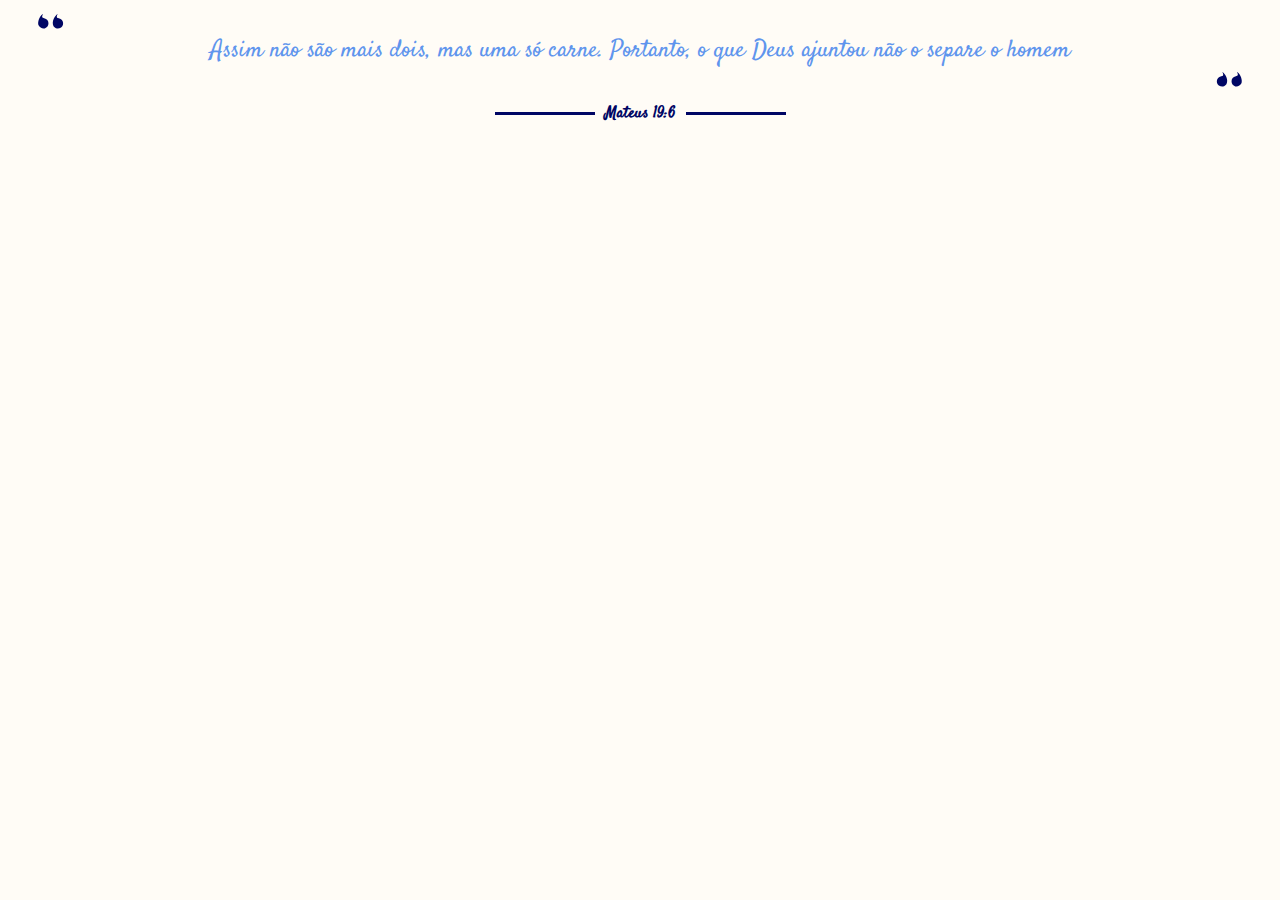
==== index.html @ 1b167e15 "Initial commit" ====
<!DOCTYPE html>
<html lang="pt-br">
<head>
    <meta charset="UTF-8">
    <meta name="viewport" content="width=device-width, initial-scale=1.0">
    <title>Overlan e Camila</title>
    <link rel="stylesheet" href="style.css">

    
</head>
<body>
    <div id="versiculoDiv">
        <div id="divAspaCima" class="divAspa">
            <img src="imagens/aspa.svg" id="aspaCima" class="aspa">
            
        </div>
        <p id="versiculo">Assim não são mais dois, mas uma só carne. Portanto, o que Deus ajuntou não o separe o homem</p>
        <div id="divAspaBaixo"  class="divAspa">
            <img src="imagens/aspa.svg" id="aspaBaixo" class="aspa">
            
        </div>
        <div id="versoDiv">
            <div class="linha">

            </div>

            <p>Mateus 19:6</p>

            <div class="linha"></div>

            </div>
        </div>
    </div>
</body>
</html>
---- style.css ----
@import url('https://fonts.googleapis.com/css2?family=Dancing+Script:wght@400..700&family=Satisfy&display=swap');
/*font-family: "Satisfy", system-ui;
font-family: "Dancing Script", system-ui;*/

*{
    margin: 0;
    padding: 0;
    box-sizing: border-box;
}
:root{
    --azul-claro: #5f95ed;
    --azul-medio: #000664;
    --cor-de-fundo: #fffcf6;
}
body{
    background-color: var(--cor-de-fundo);
}
.aspa{
    width: 40px;
    transform: rotate(180deg);
}
#aspaBaixo {
    transform: rotate(180deg) scaleX(-1);
    text-align: end;

}

.divAspa{
    padding: 0px 30px;
    
}
#divAspaCima{
   
    margin-bottom: -10px;
}
#divAspaBaixo{
    text-align: end;
    margin-top: -10px;
}

#versiculo{
    font-family: "Satisfy", system-ui;
    
    text-align: center;
    padding: 0px 30px;
    font-size: 1.5em;
    color: var(--azul-claro);
}
#versoDiv{
    display: flex;
    justify-content: center;
    gap: 10px;

}

#versoDiv p{
    font-family: "Satisfy", system-ui;
    color: var(--azul-medio);
    font-weight: bold;
}
.linha{
    width: 100px;
    height: 3px;
    background-color: var(--azul-medio);
    margin: 10px 0px;
}
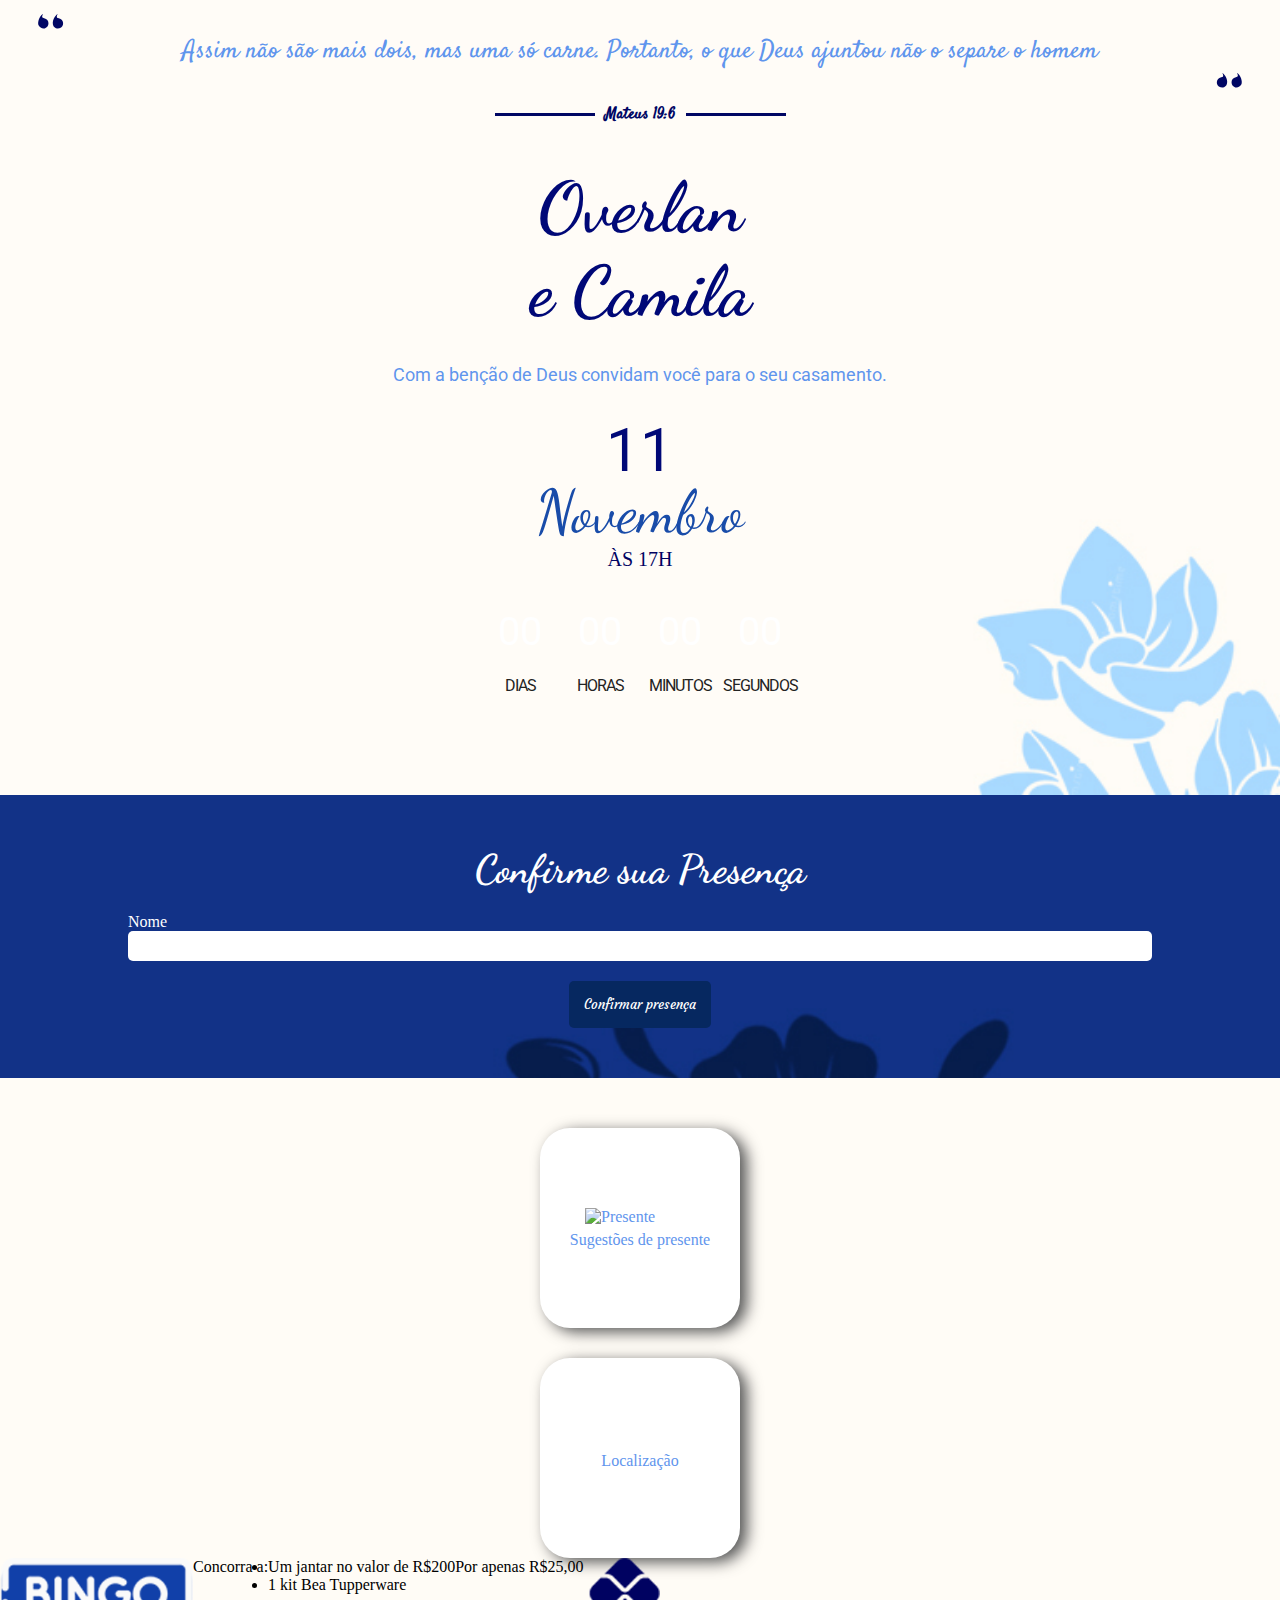
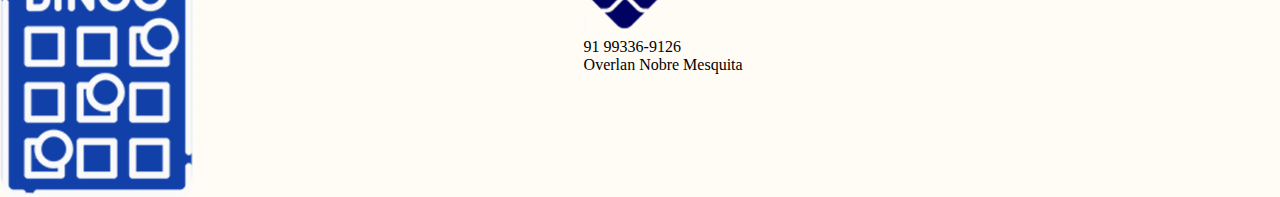
==== commit 7acf0092: "novo bloco e correções" ====
--- a/index.html
+++ b/index.html
@@ -5,31 +5,116 @@
     <meta name="viewport" content="width=device-width, initial-scale=1.0">
     <title>Overlan e Camila</title>
     <link rel="stylesheet" href="style.css">
-
+    
     
 </head>
 <body>
-    <div id="versiculoDiv">
-        <div id="divAspaCima" class="divAspa">
-            <img src="imagens/aspa.svg" id="aspaCima" class="aspa">
+    <main>
+        <div id="bloco1">
+            <div id="versiculoDiv">
+                <div id="divAspaCima" class="divAspa">
+                    <img src="imagens/aspa.svg" id="aspaCima" class="aspa">
+                    
+                </div>
+                <p id="versiculo">Assim não são mais dois, mas uma só carne. Portanto, o que Deus ajuntou não o separe o homem</p>
+                <div id="divAspaBaixo"  class="divAspa">
+                    <img src="imagens/aspa.svg" id="aspaBaixo" class="aspa">
+                    
+                </div>
+                <div id="versoDiv">
+                    <div class="linha">
+        
+                    </div>
+        
+                    <p>Mateus 19:6</p>
+        
+                    <div class="linha"></div>
+        
+                   
+                </div>
+            </div>
+    
+            <div id="nomes">
+                <div>
+                    <h1>Overlan</h1>
+                    
+                    <h1>e Camila</h1>
+                </div>
+                <p>Com a benção de Deus convidam você para o seu casamento.</p>
+            </div>
+    
+            <div id="dataDiv">
+                <p id="diaP">11</p>
+                <p id="mesP">Novembro</p>
+                <p id="horaP">ÀS 17H</p>
+            </div>
+    
             
+            <div id="timers">
+                <div>
+                    <div id="diaDiv"><span id="diaSpan">00</span></div>
+                    <p>DIAS</p>
+                    
+                </div>
+                
+                <div>
+                    <div id="horaDiv"><span id="horaSpan">00</span></div>
+    
+                    <p>HORAS</p>
+                </div>
+                
+                <div>
+                    <div id="minutoDiv"><span id="minutoSpan">00</span></div>
+                    <p>MINUTOS</p>
+                </div>
+                
+                <div>
+                    <div id="segundoDiv"><span id="segundoSpan">00</span></div>
+                    <p>SEGUNDOS</p>
+                </div>
+    
+            </div>
+            
+            <div id="separador"></div>
+    
         </div>
-        <p id="versiculo">Assim não são mais dois, mas uma só carne. Portanto, o que Deus ajuntou não o separe o homem</p>
-        <div id="divAspaBaixo"  class="divAspa">
-            <img src="imagens/aspa.svg" id="aspaBaixo" class="aspa">
-            
+        <div id="bloco2">
+            <h2>Confirme sua Presença</h2>
+            <form>
+                <label for="nome">Nome</label>
+                <input type="text" name="nome" id="nome">
+                <button type="submit">Confirmar presença</button>
+            </form>
         </div>
-        <div id="versoDiv">
-            <div class="linha">
-
+        <div id="bloco3">
+            <div class="card">
+                <img src="imagens/presente.png" alt="Presente">
+                <p>Sugestões de presente</p>
             </div>
-
-            <p>Mateus 19:6</p>
-
-            <div class="linha"></div>
-
+            <div class="card">
+                <img src="imagens/localizacao.png" alt="">
+                <p>Localização</p>
             </div>
         </div>
-    </div>
+        <div id="bloco4">
+            <img src="imagens/bingo.png" alt="">
+            <p>Concorra a:</p>
+            <ul>
+                <li>Um jantar no valor de R$200</li>
+                <li>1 kit Bea Tupperware</li>
+            </ul>
+            <p>Por apenas R$25,00</p>
+            <div>
+                <img src="imagens/pix.png" alt="">
+                <div>
+                    <p>91 99336-9126</p>
+                    <p>Overlan Nobre Mesquita</p>
+                </div>
+            </div>
+        </div>
+    </main>
+    
+    
 </body>
+<script src="script.js"></script>
 </html>--- a/style.css
+++ b/style.css
@@ -1,7 +1,8 @@
 
-@import url('https://fonts.googleapis.com/css2?family=Dancing+Script:wght@400..700&family=Satisfy&display=swap');
+@import url('https://fonts.googleapis.com/css2?family=Courgette&family=Dancing+Script:wght@400..700&family=Roboto:ital,wght@0,100;0,300;0,400;0,500;0,700;0,900;1,100;1,300;1,400;1,500;1,700;1,900&family=Satisfy&display=swap');
 /*font-family: "Satisfy", system-ui;
-font-family: "Dancing Script", system-ui;*/
+font-family: "Dancing Script", system-ui;
+font-family: "Roboto", sans-serif;*/
 
 *{
     margin: 0;
@@ -11,11 +12,18 @@
 :root{
     --azul-claro: #5f95ed;
     --azul-medio: #000664;
+    --azul-medio2: #000877;
     --cor-de-fundo: #fffcf6;
 }
 body{
     background-color: var(--cor-de-fundo);
 }
+
+main{
+    display: flex;
+    flex-direction: column;
+}
+
 .aspa{
     width: 40px;
     transform: rotate(180deg);
@@ -44,7 +52,7 @@
     
     text-align: center;
     padding: 0px 30px;
-    font-size: 1.5em;
+    font-size: 25px;
     color: var(--azul-claro);
 }
 #versoDiv{
@@ -64,4 +72,201 @@
     height: 3px;
     background-color: var(--azul-medio);
     margin: 10px 0px;
+}
+#nomes{
+    margin: 40px 0px 0px 0px;
+}
+#nomes div{
+    font-family: "Dancing Script", system-ui;
+    text-align: center;
+    font-weight: bold;
+    font-size: 35px;
+    color: var(--azul-medio2);
+    
+}
+
+#nomes>p{
+    font-family: "Roboto", sans-serif;
+    color: var(--azul-claro);
+    padding: 30px;
+    text-align: center;
+    font-size: 18px;
+}
+
+#dataDiv{
+    display: flex;
+    align-items: center;
+    
+    
+    flex-direction: column;
+}
+
+#diaP{
+    font-family: "Roboto", sans-serif;
+    color: var(--azul-medio2);
+    font-size: 60px;
+    text-align: center;
+}
+
+#mesP{
+    font-family: "Dancing Script", system-ui;
+    color: #194ca9;
+    font-size: 60px;
+    text-align: center;
+    margin-top: -10px;
+}
+
+#horaP{
+    font-family: 'Times New Roman', Times, serif;
+    color: #000262;
+    font-size: 20px;
+}
+#timerDiv{
+    display: flex;
+    flex-direction: column;
+}
+
+#timers{
+    display: flex;
+    justify-content: center;
+    
+}
+
+#timers div{
+    display: flex;
+    flex-direction: column;
+    align-items: center;
+}
+
+#timers div div{
+    margin-top: 20px;
+    width: 80px;
+    height: 80px;
+    background-image: url('imagens/data.svg');
+    background-size: contain;
+    background-repeat: no-repeat;
+    background-position: center;
+    display: flex;
+    justify-content: center;
+    align-items: center;
+    font-family: "Roboto", sans-serif;
+    color: white;
+    font-size: 40px;
+}
+
+#timers div p{
+    font-family: "Roboto", sans-serif;
+    color: #232323;
+    display: flex;
+    
+    justify-content: center;
+    
+    gap: 20px;
+    margin-top: 5px;
+    letter-spacing: -1px;
+}
+
+#bloco1{
+    display: flex;
+    flex-direction: column;
+    background-image: url('imagens/bloco1.jpg');
+    background-size: cover;
+}
+#separador{
+    
+    width: 80%;
+    height: 60px;
+    background-image: url('imagens/separador.svg');
+    background-size: contain;
+    background-repeat: no-repeat;
+    background-position: center;
+    margin: 20px auto;
+    transform: scaleY(-1);
+}
+
+#bloco2{
+    background-image: url('imagens/bloco2.jpeg');
+    background-size: cover;
+    background-repeat: no-repeat;
+    
+    padding: 50px 0px;
+    display: flex;
+    flex-direction: column;
+    align-items: center;
+   
+    color: white;
+    gap: 20px;
+}
+
+#bloco2 form{
+    display: flex;
+    flex-direction: column;
+    align-items: center;
+}
+
+#bloco2 h2{
+    
+    font-family: "Dancing Script", system-ui;
+    font-size: 40px;
+}
+
+#bloco2 form{
+    width: 80%;
+}
+
+#bloco2 form label{
+   
+    text-align: start;
+    width: 100%;
+    font-family: 'Times New Roman', Times, serif;
+}
+
+#bloco2 form input{
+    width: 100%;
+    height: 30px;
+    border: none;
+    border-radius: 5px;
+    padding: 0px 10px;
+    font-size: 20px;
+    font-family: 'Times New Roman', Times, serif;
+}
+
+#bloco2 form button{
+    font-family: "Courgette", cursive;
+    margin-top: 20px;
+    background-color: #062860;
+    padding: 15px;
+    border-radius: 5px;
+    color: white;
+    border: none;
+}
+
+#bloco3{
+    margin-top: 50px;
+    display: flex;
+    flex-direction: column;
+    align-items: center;
+    gap: 30px;
+}
+
+.card{
+    width: 200px;
+    height: 200px;
+    background-color: #ffffff;
+    border-radius: 30px;
+    display: flex;
+    flex-direction: column;
+    justify-content: center;
+    align-items: center;
+    color: var(--azul-claro);
+    box-shadow: 7px 4px 15px 0px #545454;
+    gap: 5px;
+}
+.card img{
+    width: 110px;
+
+}
+
+#bloco4{
+    display: flex;
 }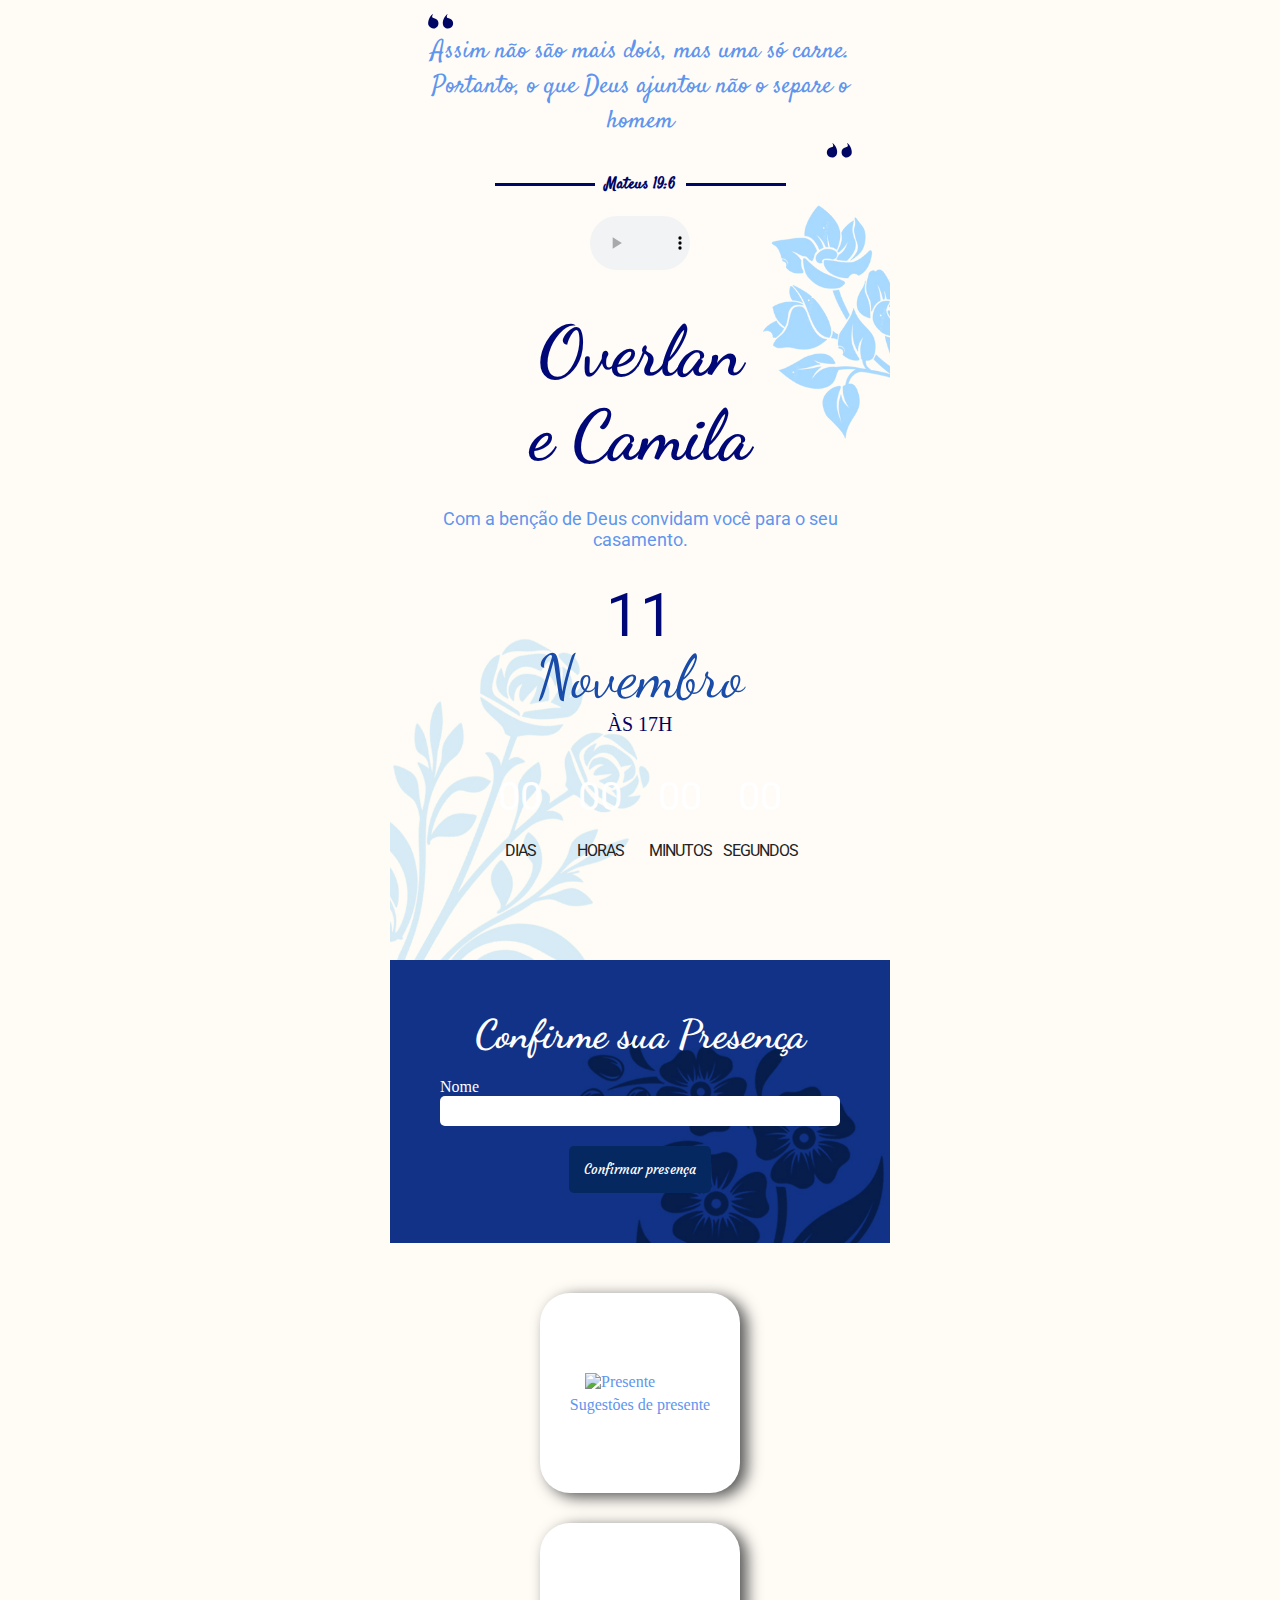
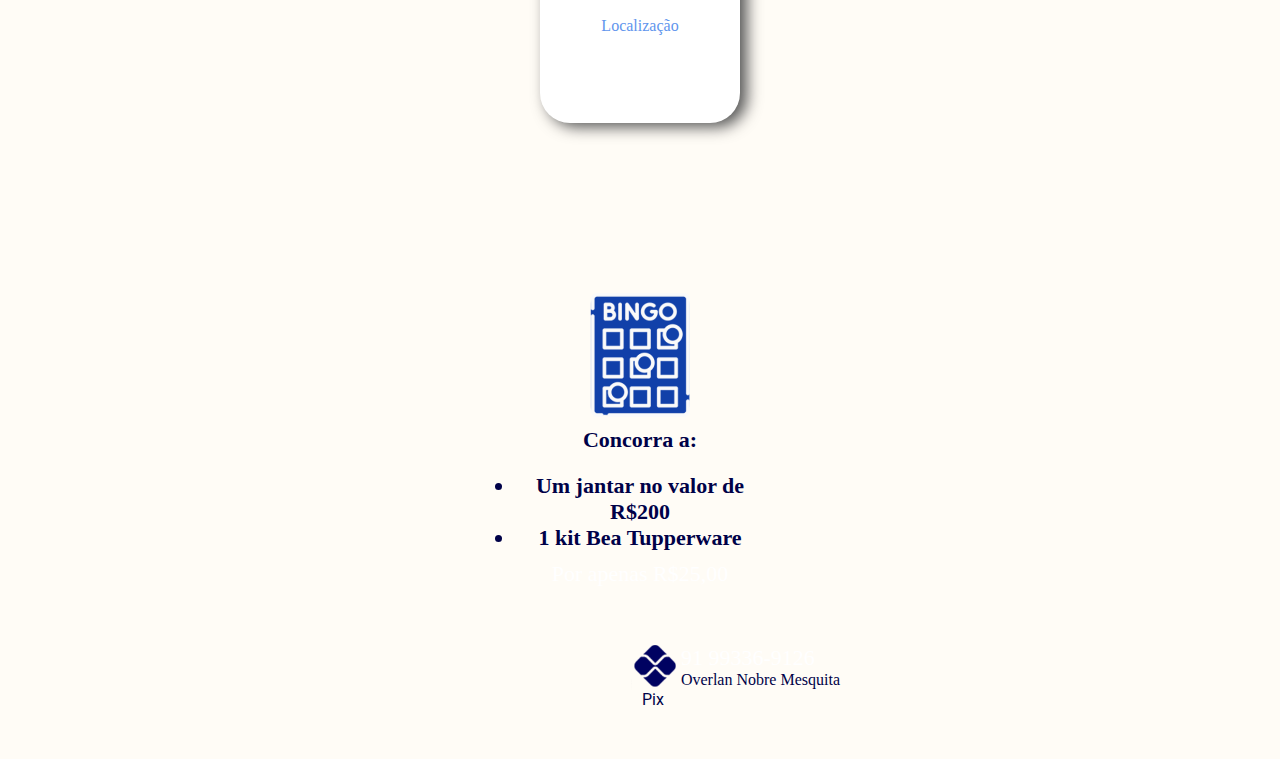
==== commit 603bfcca: "endereço" ====
--- a/index.html
+++ b/index.html
@@ -10,6 +10,7 @@
 </head>
 <body>
     <main>
+       
         <div id="bloco1">
             <div id="versiculoDiv">
                 <div id="divAspaCima" class="divAspa">
@@ -21,6 +22,7 @@
                     <img src="imagens/aspa.svg" id="aspaBaixo" class="aspa">
                     
                 </div>
+                
                 <div id="versoDiv">
                     <div class="linha">
         
@@ -33,7 +35,7 @@
                    
                 </div>
             </div>
-    
+            <audio src="imagens/musica.mp3" controls></audio>
             <div id="nomes">
                 <div>
                     <h1>Overlan</h1>
@@ -80,10 +82,11 @@
         </div>
         <div id="bloco2">
             <h2>Confirme sua Presença</h2>
-            <form>
+            <form id="formulario">
                 <label for="nome">Nome</label>
-                <input type="text" name="nome" id="nome">
-                <button type="submit">Confirmar presença</button>
+                <input required type="text" name="nome" id="nome">
+                <button type="submit" id="botaoConfirmar">Confirmar presença</button>
+                <p id="textoConfirmar">Presença confirmada!</p>
             </form>
         </div>
         <div id="bloco3">
@@ -91,23 +94,30 @@
                 <img src="imagens/presente.png" alt="Presente">
                 <p>Sugestões de presente</p>
             </div>
-            <div class="card">
+            
+            <a href="https://maps.app.goo.gl/pjWnhD4Y3M5avomA8" class="card">
+                
                 <img src="imagens/localizacao.png" alt="">
                 <p>Localização</p>
-            </div>
+            </a>
         </div>
         <div id="bloco4">
             <img src="imagens/bingo.png" alt="">
-            <p>Concorra a:</p>
+            <p id="concorra">Concorra a:</p>
             <ul>
+                
                 <li>Um jantar no valor de R$200</li>
                 <li>1 kit Bea Tupperware</li>
             </ul>
-            <p>Por apenas R$25,00</p>
+            <p id="preco">Por apenas R$25,00</p>
             <div>
-                <img src="imagens/pix.png" alt="">
+                <div id="pixDiv">
+                    <img src="imagens/pix.png" alt="">
+                    <p id="pix">Pix</p>
+                </div>
+                
                 <div>
-                    <p>91 99336-9126</p>
+                    <p id="numero">91 99336-9126</p>
                     <p>Overlan Nobre Mesquita</p>
                 </div>
             </div>
--- a/style.css
+++ b/style.css
@@ -13,6 +13,7 @@
     --azul-claro: #5f95ed;
     --azul-medio: #000664;
     --azul-medio2: #000877;
+    --azul-escuro: #000148;
     --cor-de-fundo: #fffcf6;
 }
 body{
@@ -22,6 +23,8 @@
 main{
     display: flex;
     flex-direction: column;
+    max-width: 500px;
+    margin: auto;
 }
 
 .aspa{
@@ -241,12 +244,22 @@
     border: none;
 }
 
+#bloco2 form p{
+    font-family: "Courgette", cursive;
+    margin-top: 20px;
+    display: none;
+
+    color: white;
+    
+}
+
 #bloco3{
     margin-top: 50px;
     display: flex;
     flex-direction: column;
     align-items: center;
     gap: 30px;
+    margin-bottom: 20px;
 }
 
 .card{
@@ -261,6 +274,8 @@
     color: var(--azul-claro);
     box-shadow: 7px 4px 15px 0px #545454;
     gap: 5px;
+    text-decoration: none;
+   
 }
 .card img{
     width: 110px;
@@ -268,5 +283,76 @@
 }
 
 #bloco4{
-    display: flex;
+    padding: 150px 0px 50px 0px;
+    display: flex;
+    flex-direction: column;
+    background-image: url('imagens/bloco4.jpg');
+    background-size: cover;
+    
+    background-position: center;
+    align-items: center;
+    color: var(--azul-escuro);
+}
+
+#bloco4>img{
+    width: 100px;
+}
+
+#concorra{
+    margin-top: 10px;
+    font-weight: bold;
+    font-size: 22px;
+}
+
+#bloco4 ul{
+    margin-top: 20px;
+    width: 250px;
+    font-weight: bold;
+    font-size: 22px;
+    text-align: center;
+}
+
+#bloco4>div{
+    margin-top: 58px;
+    width: 80%;
+    display: flex;
+    justify-content: end;
+    gap: 5px;
+}
+
+#bloco4 div img{
+    width: 45px;
+}
+
+#bloco4 div div{
+    display: flex;
+    flex-direction: column;
+
+}
+
+#numero{
+    color: white;
+    font-size: 22px;
+}
+
+#preco{
+    margin-top: 10px;
+    color: white;
+    font-size: 22px;
+}
+
+#pix{
+    font-family: 'Roboto', sans-serif;
+}
+#pixDiv{
+    display: flex;
+    flex-direction: column;
+    align-items: center;
+}
+
+audio{
+    background-color: none;
+    margin: auto;
+    width: 100px;
+    margin-top: 20px;
 }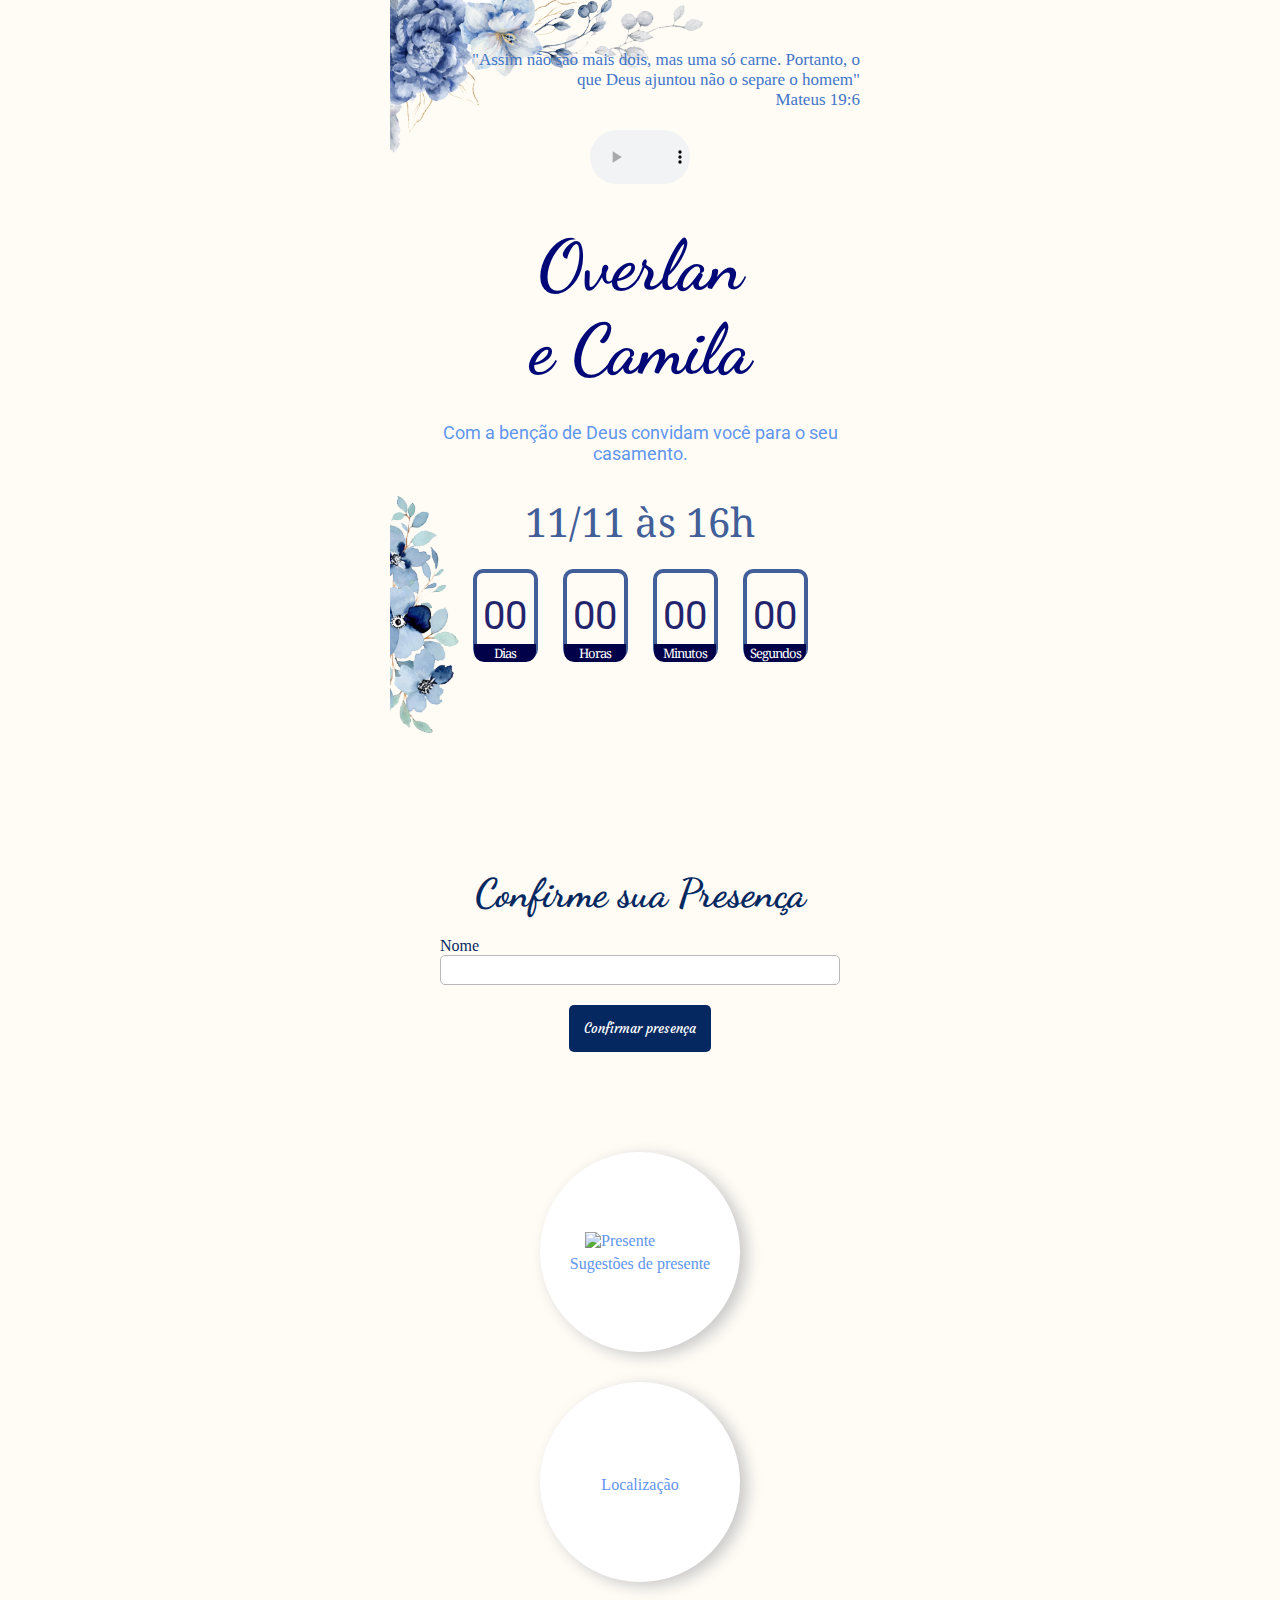
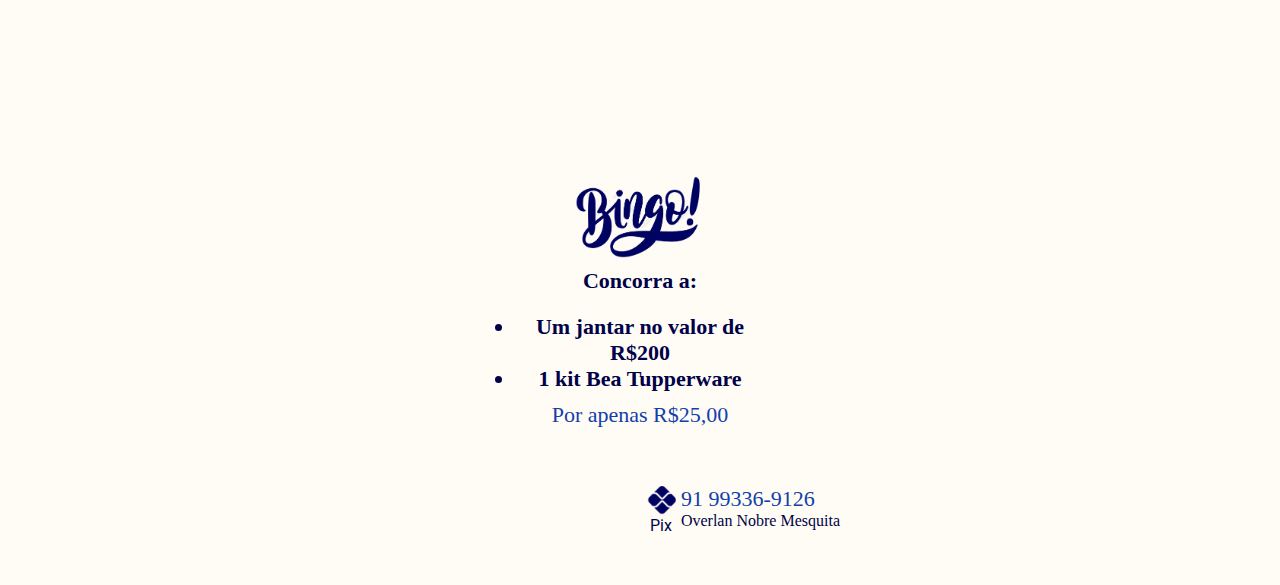
==== commit 8770adb2: "background bloco 1" ====
--- a/index.html
+++ b/index.html
@@ -13,27 +13,12 @@
        
         <div id="bloco1">
             <div id="versiculoDiv">
-                <div id="divAspaCima" class="divAspa">
-                    <img src="imagens/aspa.svg" id="aspaCima" class="aspa">
+                
+                <p id="versiculo">"Assim não são mais dois, mas uma só carne. Portanto, o que Deus ajuntou não o separe o homem"</p>
+
+                <p id="verso">Mateus 19:6</p>
+        
                     
-                </div>
-                <p id="versiculo">Assim não são mais dois, mas uma só carne. Portanto, o que Deus ajuntou não o separe o homem</p>
-                <div id="divAspaBaixo"  class="divAspa">
-                    <img src="imagens/aspa.svg" id="aspaBaixo" class="aspa">
-                    
-                </div>
-                
-                <div id="versoDiv">
-                    <div class="linha">
-        
-                    </div>
-        
-                    <p>Mateus 19:6</p>
-        
-                    <div class="linha"></div>
-        
-                   
-                </div>
             </div>
             <audio src="imagens/musica.mp3" controls></audio>
             <div id="nomes">
@@ -42,37 +27,37 @@
                     
                     <h1>e Camila</h1>
                 </div>
+                <img src="imagens/coracao.png" alt="">
                 <p>Com a benção de Deus convidam você para o seu casamento.</p>
             </div>
     
             <div id="dataDiv">
-                <p id="diaP">11</p>
-                <p id="mesP">Novembro</p>
-                <p id="horaP">ÀS 17H</p>
+                <p id="diaP">11/11 às 16h</p>
+                
             </div>
     
             
             <div id="timers">
                 <div>
-                    <div id="diaDiv"><span id="diaSpan">00</span></div>
-                    <p>DIAS</p>
+                    <span id="diaSpan">00</span>
+                    <p>Dias</p>
                     
                 </div>
                 
                 <div>
-                    <div id="horaDiv"><span id="horaSpan">00</span></div>
+                    <span id="horaSpan">00</span>
     
-                    <p>HORAS</p>
+                    <p>Horas</p>
                 </div>
                 
                 <div>
-                    <div id="minutoDiv"><span id="minutoSpan">00</span></div>
-                    <p>MINUTOS</p>
+                    <span id="minutoSpan">00</span>
+                    <p>Minutos</p>
                 </div>
                 
                 <div>
-                    <div id="segundoDiv"><span id="segundoSpan">00</span></div>
-                    <p>SEGUNDOS</p>
+                    <span id="segundoSpan">00</span>
+                    <p>Segundos</p>
                 </div>
     
             </div>
@@ -91,15 +76,18 @@
         </div>
         <div id="bloco3">
             <div class="card">
-                <img src="imagens/presente.png" alt="Presente">
+                <img src="imagens/presente2.png" alt="Presente">
                 <p>Sugestões de presente</p>
             </div>
             
             <a href="https://maps.app.goo.gl/pjWnhD4Y3M5avomA8" class="card">
                 
-                <img src="imagens/localizacao.png" alt="">
+                <img src="imagens/localizacao2.png" alt="">
                 <p>Localização</p>
             </a>
+        </div>
+        <div id="bloco5">
+            <img src="imagens/manual.png" alt="">
         </div>
         <div id="bloco4">
             <img src="imagens/bingo.png" alt="">
--- a/style.css
+++ b/style.css
@@ -1,5 +1,5 @@
 
-@import url('https://fonts.googleapis.com/css2?family=Courgette&family=Dancing+Script:wght@400..700&family=Roboto:ital,wght@0,100;0,300;0,400;0,500;0,700;0,900;1,100;1,300;1,400;1,500;1,700;1,900&family=Satisfy&display=swap');
+@import url('https://fonts.googleapis.com/css2?family=Courgette&family=Dancing+Script:wght@400..700&family=Roboto:ital,wght@0,100;0,300;0,400;0,500;0,700;0,900;1,100;1,300;1,400;1,500;1,700;1,900&family=Satisfy&family=Noto+Serif:ital,wght@0,100..900;1,100..900&display=swap');
 /*font-family: "Satisfy", system-ui;
 font-family: "Dancing Script", system-ui;
 font-family: "Roboto", sans-serif;*/
@@ -25,57 +25,42 @@
     flex-direction: column;
     max-width: 500px;
     margin: auto;
-}
-
-.aspa{
-    width: 40px;
-    transform: rotate(180deg);
-}
-#aspaBaixo {
-    transform: rotate(180deg) scaleX(-1);
+    background-image: url('imagens/background2.png');
+}
+
+
+#bloco1{
+    display: flex;
+    flex-direction: column;
+    background-image: url('imagens/bloco1.png');
+    background-size: cover;
+    padding-top: 50px;
+    padding-bottom: 60px;
+}
+
+#versiculo{
+    font-family: 'Times New Roman', Times, serif;
+    width: 90%;
     text-align: end;
-
-}
-
-.divAspa{
     padding: 0px 30px;
-    
-}
-#divAspaCima{
-   
-    margin-bottom: -10px;
-}
-#divAspaBaixo{
+    font-size: 17px;
+    color: #4275c8;
+}
+#verso{
+    font-family: 'Times New Roman', Times, serif;
     text-align: end;
-    margin-top: -10px;
-}
-
-#versiculo{
-    font-family: "Satisfy", system-ui;
-    
-    text-align: center;
     padding: 0px 30px;
-    font-size: 25px;
-    color: var(--azul-claro);
-}
-#versoDiv{
-    display: flex;
-    justify-content: center;
-    gap: 10px;
-
-}
-
-#versoDiv p{
-    font-family: "Satisfy", system-ui;
-    color: var(--azul-medio);
-    font-weight: bold;
-}
-.linha{
-    width: 100px;
-    height: 3px;
-    background-color: var(--azul-medio);
-    margin: 10px 0px;
-}
+    font-size: 17px;
+    color: #4275c8;
+}
+
+#versiculoDiv{
+    display: flex;
+    flex-direction: column;
+    align-items: end;
+}
+
+
 #nomes{
     margin: 40px 0px 0px 0px;
 }
@@ -95,86 +80,66 @@
     text-align: center;
     font-size: 18px;
 }
-
-#dataDiv{
-    display: flex;
-    align-items: center;
-    
-    
-    flex-direction: column;
-}
-
-#diaP{
+#nomes img{
+    width: 150px;
+    margin: auto;
+    display: block;
+}
+
+
+#dataDiv p{
+    font-size: 40px;
+    font-family: "Noto Serif", system-ui;
+    color: #425f99;
+    text-align: center;
+}
+
+#timers{
+    display: flex;
+    justify-content: center;
+    gap: 25px;
+}
+
+#timers>div{
+    display: flex;
+    flex-direction: column;
+    
+    width: 65px;
+    height: 90px;
+    align-items: center;
+    border: 4px solid #425f99;
+    border-radius: 10px;
     font-family: "Roboto", sans-serif;
-    color: var(--azul-medio2);
-    font-size: 60px;
-    text-align: center;
-}
-
-#mesP{
-    font-family: "Dancing Script", system-ui;
-    color: #194ca9;
-    font-size: 60px;
-    text-align: center;
-    margin-top: -10px;
-}
-
-#horaP{
-    font-family: 'Times New Roman', Times, serif;
-    color: #000262;
-    font-size: 20px;
-}
-#timerDiv{
-    display: flex;
-    flex-direction: column;
-}
-
-#timers{
+    color: #23246d;
+    font-size: 40px;
+    margin-top: 20px;
+   
+    
     display: flex;
     justify-content: center;
-    
-}
-
-#timers div{
-    display: flex;
-    flex-direction: column;
-    align-items: center;
-}
-
-#timers div div{
-    margin-top: 20px;
-    width: 80px;
-    height: 80px;
-    background-image: url('imagens/data.svg');
-    background-size: contain;
-    background-repeat: no-repeat;
-    background-position: center;
+    align-items: center;
+}
+
+#timers span{
+    margin-top: 25px;
+    font-weight: 100%;
+}
+#timers div p{
+    font-family: "Noto Serif", system-ui;
+    color: #ffffff;
     display: flex;
     justify-content: center;
-    align-items: center;
-    font-family: "Roboto", sans-serif;
-    color: white;
-    font-size: 40px;
-}
-
-#timers div p{
-    font-family: "Roboto", sans-serif;
-    color: #232323;
-    display: flex;
-    
-    justify-content: center;
-    
-    gap: 20px;
+    font-size: 13px;
+    
+    letter-spacing: -1px;
+    background-color: var(--azul-escuro);
+    border-radius: 0px 0px 10px 10px;
     margin-top: 5px;
-    letter-spacing: -1px;
-}
-
-#bloco1{
-    display: flex;
-    flex-direction: column;
-    background-image: url('imagens/bloco1.jpg');
-    background-size: cover;
-}
+    width: 110%;
+    height: 100%;
+}
+
+
 #separador{
     
     width: 80%;
@@ -188,7 +153,7 @@
 }
 
 #bloco2{
-    background-image: url('imagens/bloco2.jpeg');
+    
     background-size: cover;
     background-repeat: no-repeat;
     
@@ -197,7 +162,7 @@
     flex-direction: column;
     align-items: center;
    
-    color: white;
+    color: #062860;
     gap: 20px;
 }
 
@@ -227,7 +192,7 @@
 #bloco2 form input{
     width: 100%;
     height: 30px;
-    border: none;
+    border: 1px solid #b8b8b8;
     border-radius: 5px;
     padding: 0px 10px;
     font-size: 20px;
@@ -266,13 +231,13 @@
     width: 200px;
     height: 200px;
     background-color: #ffffff;
-    border-radius: 30px;
+    border-radius: 50%;
     display: flex;
     flex-direction: column;
     justify-content: center;
     align-items: center;
     color: var(--azul-claro);
-    box-shadow: 7px 4px 15px 0px #545454;
+    box-shadow: 7px 4px 15px 0px #c8c8c8;
     gap: 5px;
     text-decoration: none;
    
@@ -286,16 +251,13 @@
     padding: 150px 0px 50px 0px;
     display: flex;
     flex-direction: column;
-    background-image: url('imagens/bloco4.jpg');
-    background-size: cover;
-    
-    background-position: center;
+    
     align-items: center;
     color: var(--azul-escuro);
 }
 
 #bloco4>img{
-    width: 100px;
+    width: 130px;
 }
 
 #concorra{
@@ -321,7 +283,7 @@
 }
 
 #bloco4 div img{
-    width: 45px;
+    width: 30px;
 }
 
 #bloco4 div div{
@@ -331,13 +293,13 @@
 }
 
 #numero{
-    color: white;
+    color: #1140a9;
     font-size: 22px;
 }
 
 #preco{
     margin-top: 10px;
-    color: white;
+    color: #1140a9;
     font-size: 22px;
 }
 
@@ -355,4 +317,13 @@
     margin: auto;
     width: 100px;
     margin-top: 20px;
+}
+
+#bloco5{
+    margin: auto;
+    text-align: center;
+}
+#bloco5 img{
+    width: 90%;
+
 }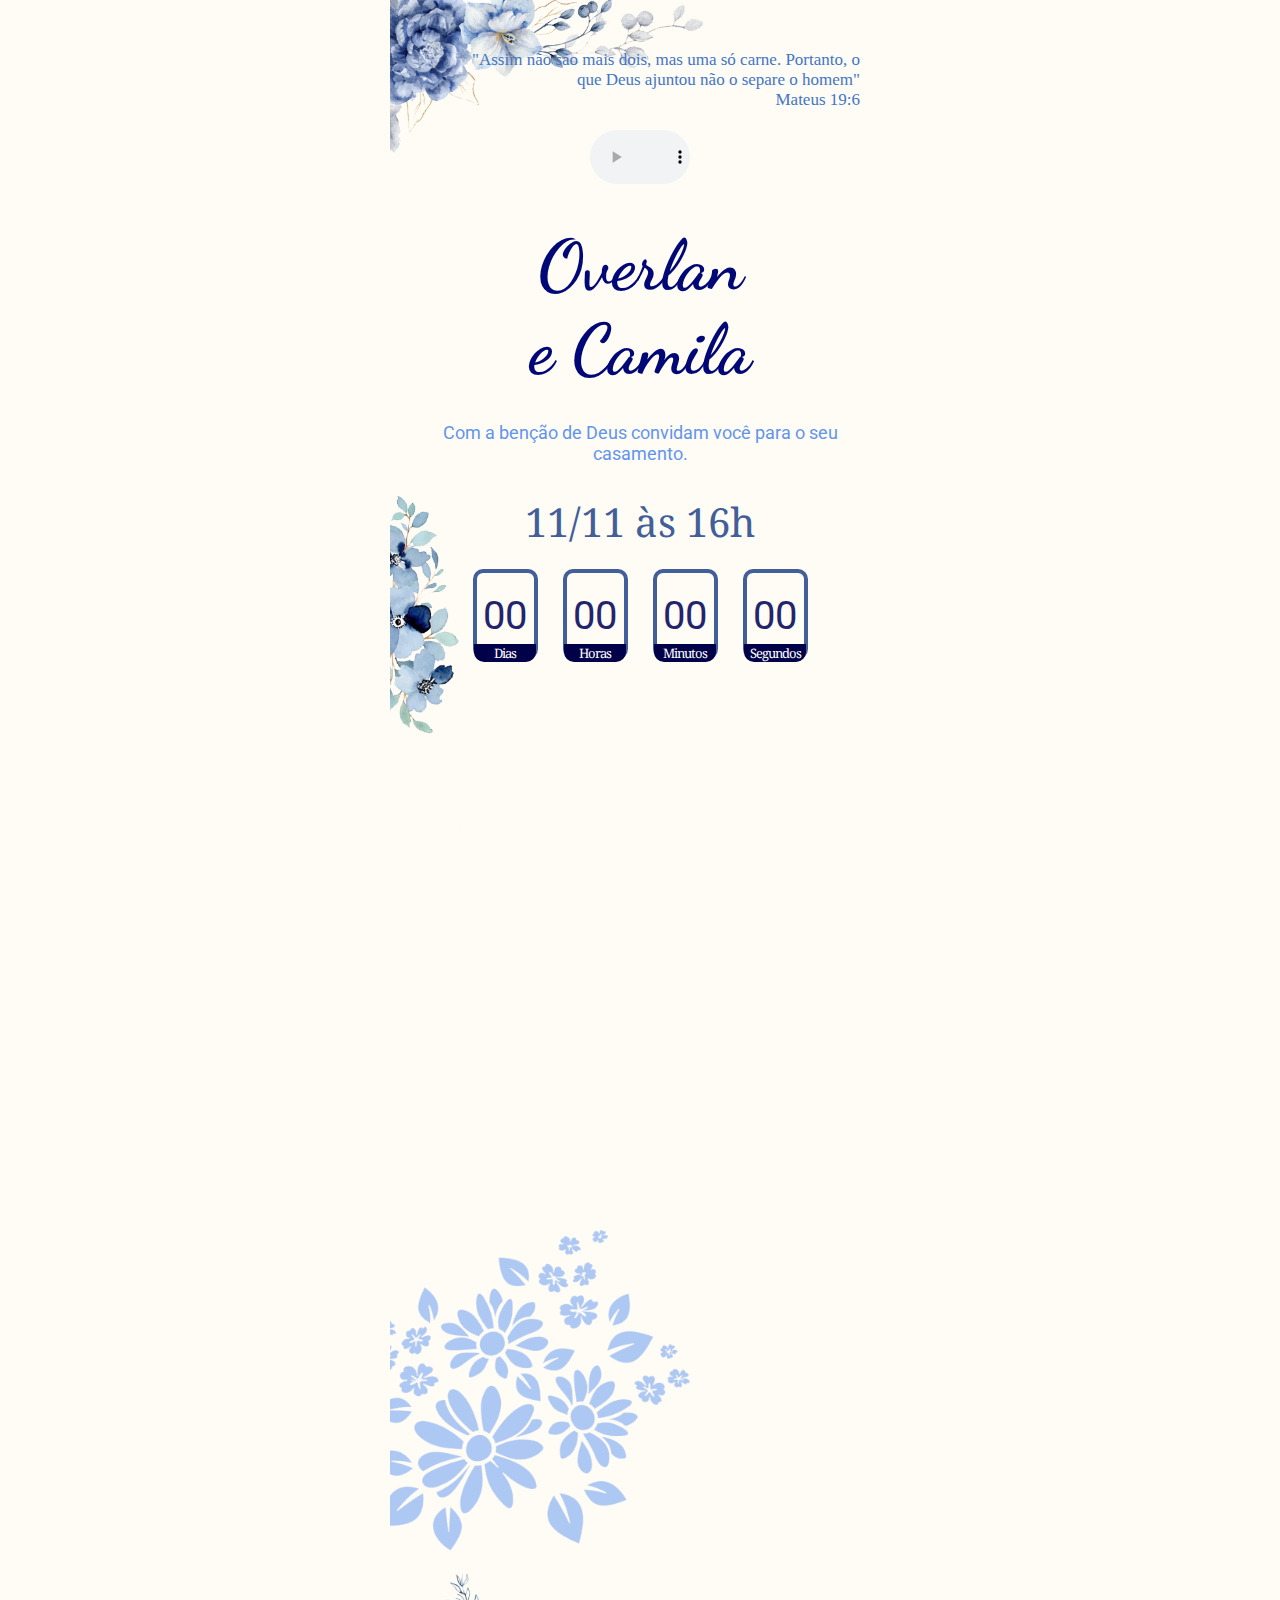
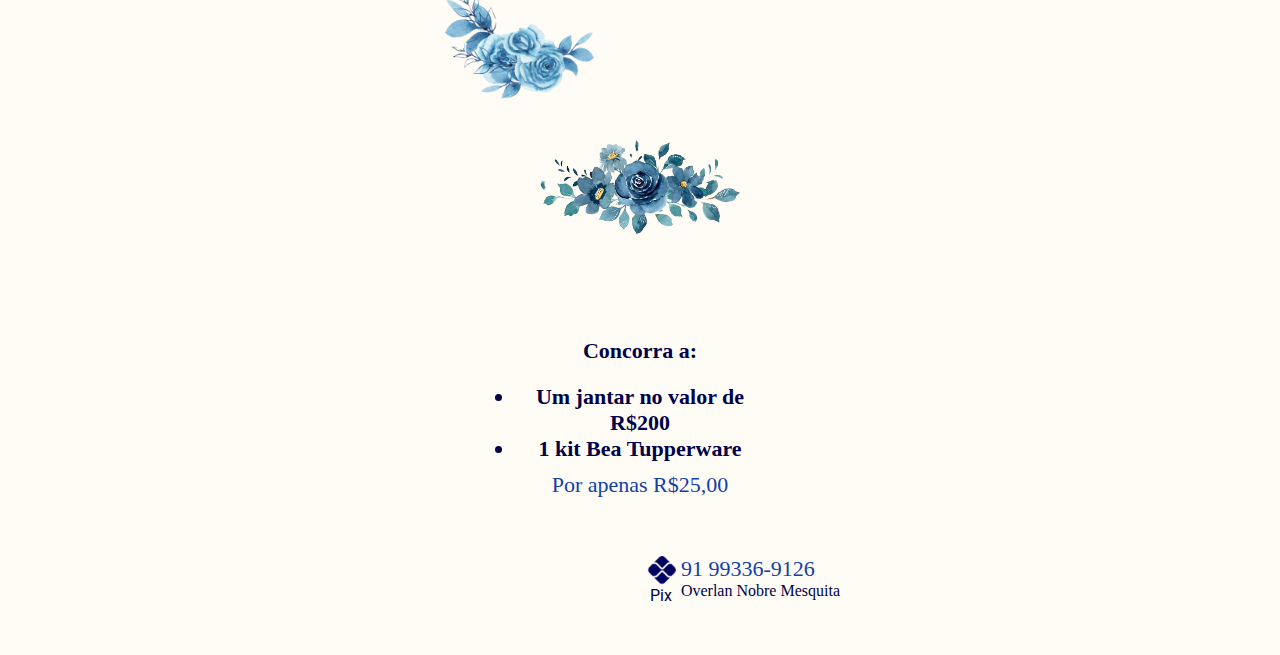
==== commit ce24022f: "efeito de animação" ====
--- a/index.html
+++ b/index.html
@@ -5,7 +5,7 @@
     <meta name="viewport" content="width=device-width, initial-scale=1.0">
     <title>Overlan e Camila</title>
     <link rel="stylesheet" href="style.css">
-    
+    <link href="https://unpkg.com/aos@2.3.1/dist/aos.css" rel="stylesheet">
     
 </head>
 <body>
@@ -65,7 +65,7 @@
             <div id="separador"></div>
     
         </div>
-        <div id="bloco2">
+        <div id="bloco2" data-aos="fade-up" data-aos-duration="1500">
             <h2>Confirme sua Presença</h2>
             <form id="formulario">
                 <label for="nome">Nome</label>
@@ -75,12 +75,12 @@
             </form>
         </div>
         <div id="bloco3">
-            <div class="card">
+            <a class="card" data-aos="fade-right" data-aos-duration="1000">
                 <img src="imagens/presente2.png" alt="Presente">
                 <p>Sugestões de presente</p>
-            </div>
+            </a>
             
-            <a href="https://maps.app.goo.gl/pjWnhD4Y3M5avomA8" class="card">
+            <a href="https://maps.app.goo.gl/pjWnhD4Y3M5avomA8" data-aos="fade-left" data-aos-duration="1000" class="card ">
                 
                 <img src="imagens/localizacao2.png" alt="">
                 <p>Localização</p>
@@ -90,7 +90,7 @@
             <img src="imagens/manual.png" alt="">
         </div>
         <div id="bloco4">
-            <img src="imagens/bingo.png" alt="">
+            <img data-aos="zoom-in" data-aos-duration="1000" src="imagens/bingo.png" alt="">
             <p id="concorra">Concorra a:</p>
             <ul>
                 
@@ -115,4 +115,8 @@
     
 </body>
 <script src="script.js"></script>
+<script src="https://unpkg.com/aos@2.3.1/dist/aos.js"></script>
+<script>
+    AOS.init();
+</script>
 </html>--- a/style.css
+++ b/style.css
@@ -35,7 +35,7 @@
     background-image: url('imagens/bloco1.png');
     background-size: cover;
     padding-top: 50px;
-    padding-bottom: 60px;
+    padding-bottom: 70px;
 }
 
 #versiculo{
@@ -153,11 +153,15 @@
 }
 
 #bloco2{
-    
-    background-size: cover;
+    background-image: url('imagens/bloco2.png');
+    background-size: 400px;
     background-repeat: no-repeat;
-    
-    padding: 50px 0px;
+    background-position: right;
+    background-position-y: bottom;
+    
+    
+    padding-top: 40px;
+    padding-bottom: 100px;
     display: flex;
     flex-direction: column;
     align-items: center;
@@ -225,6 +229,13 @@
     align-items: center;
     gap: 30px;
     margin-bottom: 20px;
+    background-image: url('imagens/bloco3.png');
+    background-size: 300px;
+    
+    background-position-x: left;
+    background-position-y: 20px;
+    background-repeat: no-repeat;
+    padding-bottom: 70px;
 }
 
 .card{
@@ -248,12 +259,16 @@
 }
 
 #bloco4{
-    padding: 150px 0px 50px 0px;
+    padding: 100px 0px 50px 0px;
     display: flex;
     flex-direction: column;
     
     align-items: center;
     color: var(--azul-escuro);
+    background-image: url('imagens/bloco4.png');
+    background-repeat: no-repeat;
+    background-size: 200px;
+    background-position-x: center;
 }
 
 #bloco4>img{
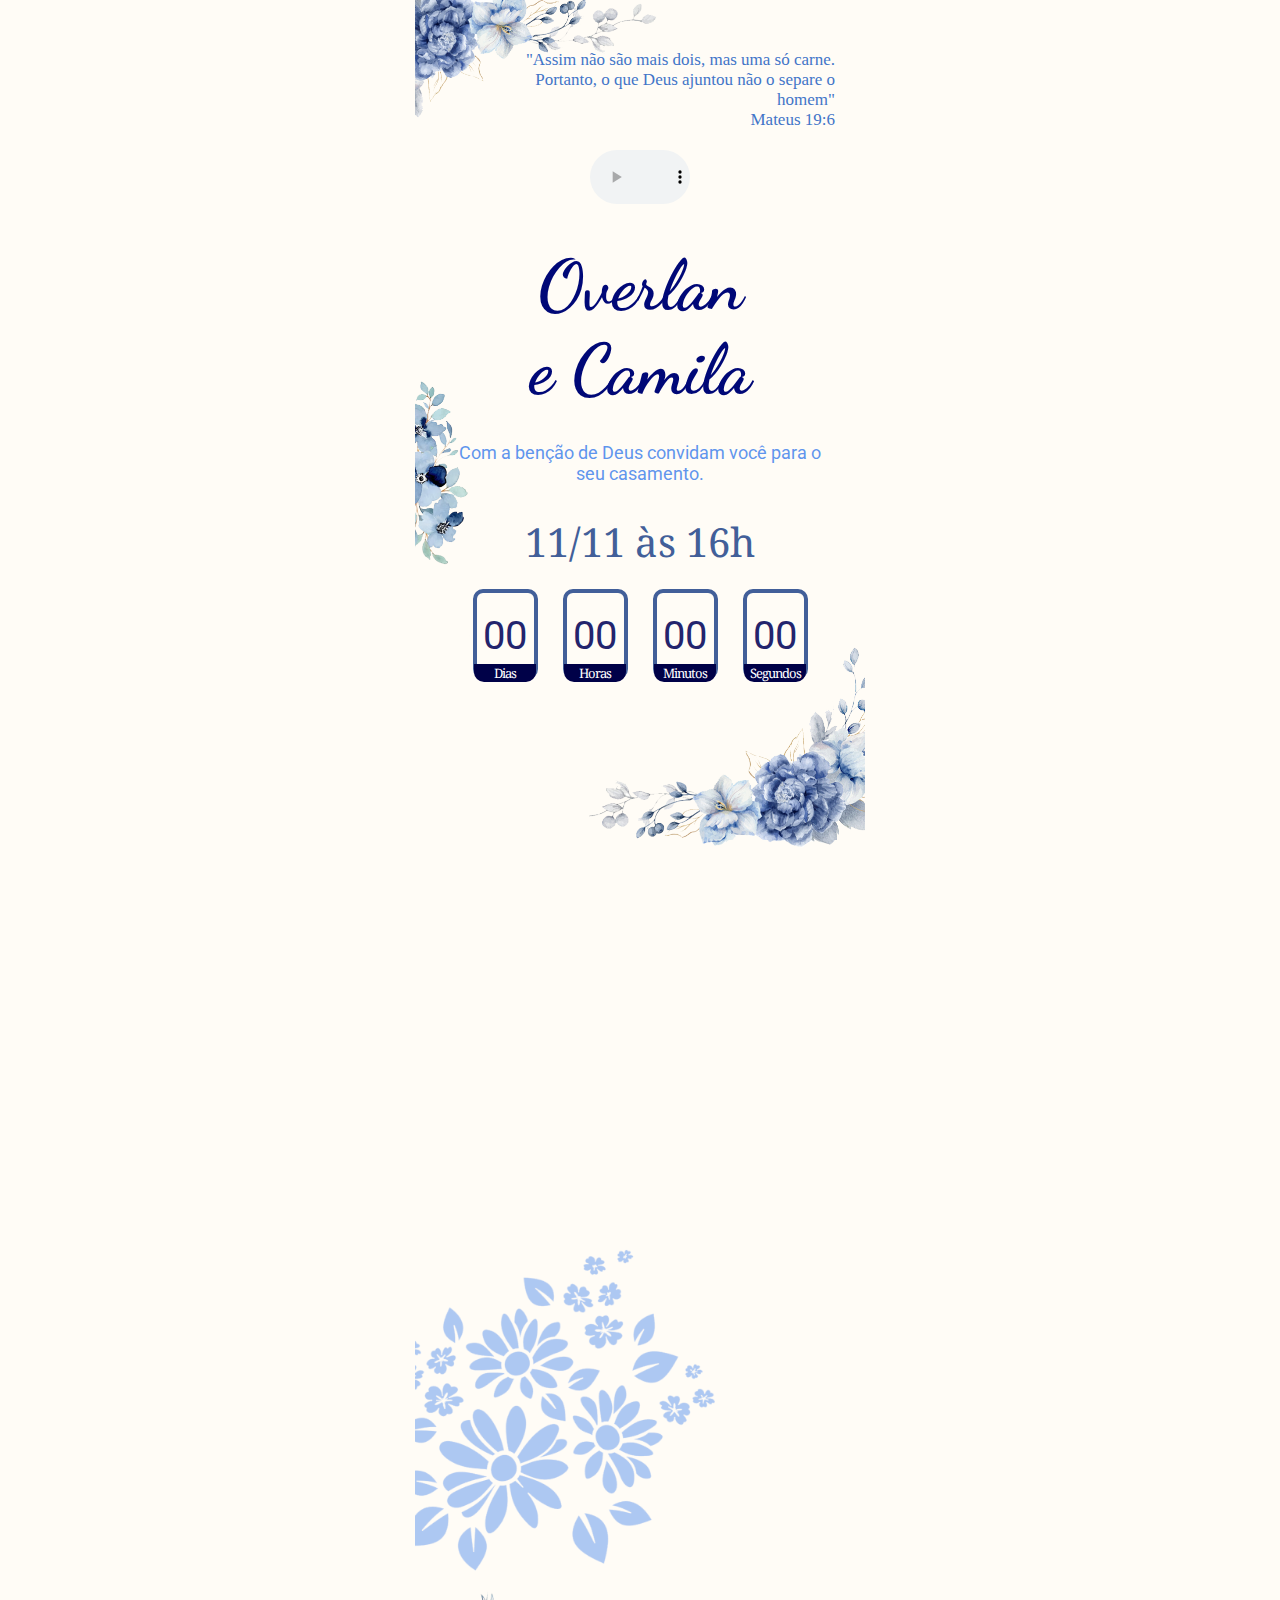
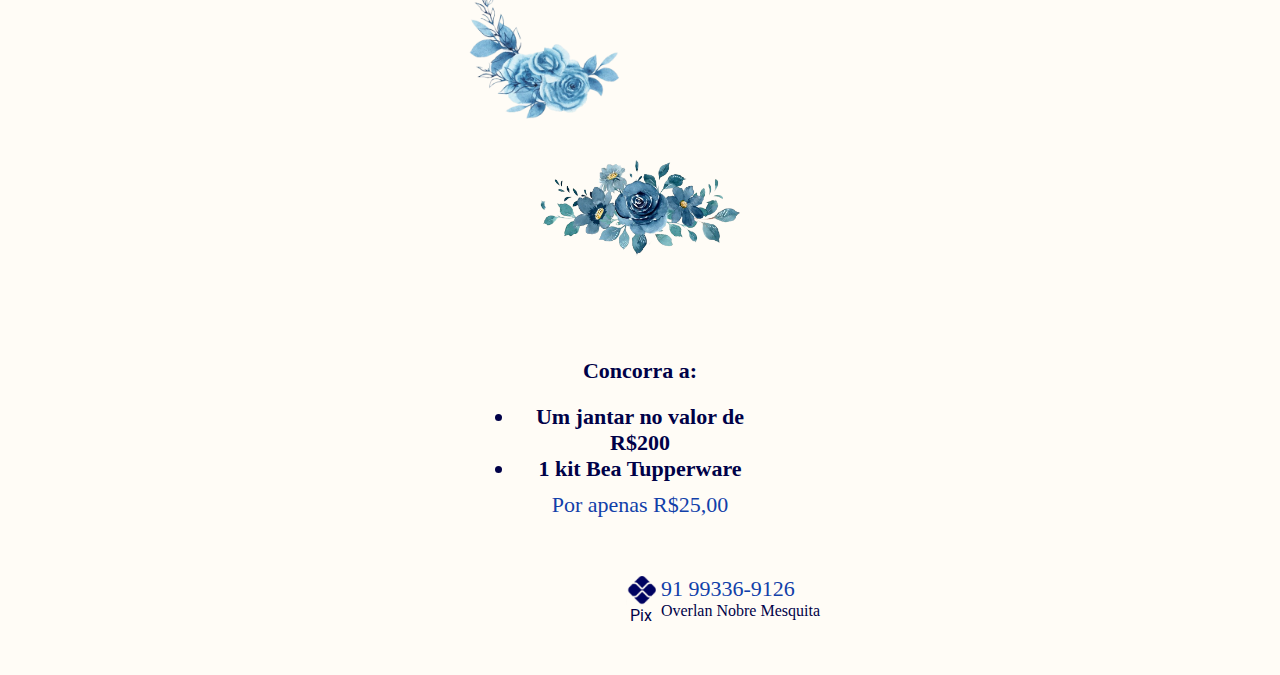
==== commit 885c9c6b: "adição de lista de presentes" ====
--- a/index.html
+++ b/index.html
@@ -75,7 +75,7 @@
             </form>
         </div>
         <div id="bloco3">
-            <a class="card" data-aos="fade-right" data-aos-duration="1000">
+            <a href="./lista-de-presentes.html" class="card" data-aos="fade-right" data-aos-duration="1000">
                 <img src="imagens/presente2.png" alt="Presente">
                 <p>Sugestões de presente</p>
             </a>
--- a/style.css
+++ b/style.css
@@ -23,7 +23,7 @@
 main{
     display: flex;
     flex-direction: column;
-    max-width: 500px;
+    max-width: 450px;
     margin: auto;
     background-image: url('imagens/background2.png');
 }
@@ -34,6 +34,8 @@
     flex-direction: column;
     background-image: url('imagens/bloco1.png');
     background-size: cover;
+    background-repeat: no-repeat;
+    
     padding-top: 50px;
     padding-bottom: 70px;
 }
